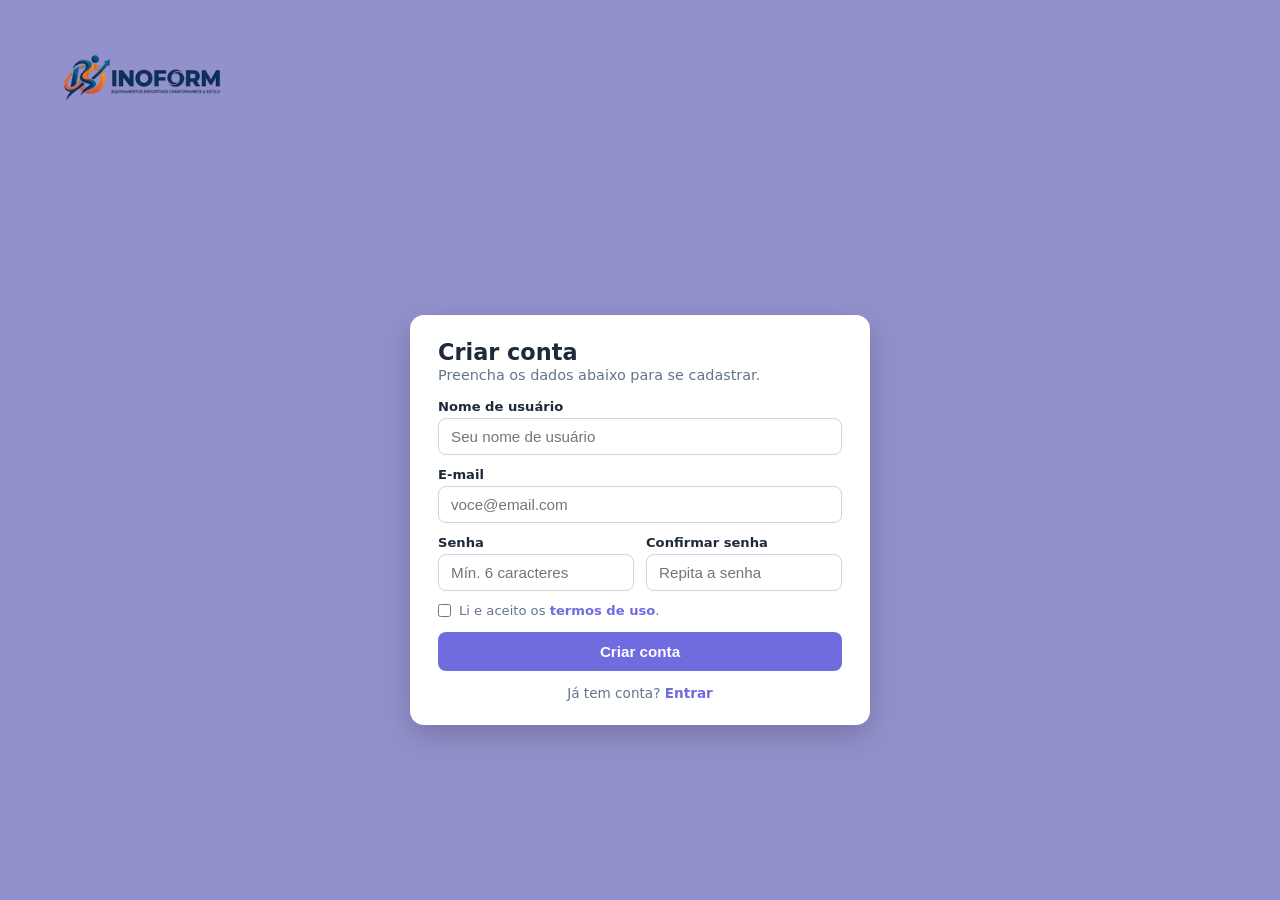
==== templates/cadastro.html @ a6fa981e "Add files via upload" ====
<!DOCTYPE html>
<html lang="pt-BR">
<head>
  <meta charset="UTF-8">
  <meta name="viewport" content="width=device-width, initial-scale=1">
  <title>Criar conta</title>
  <style>
    /* ===== CORES: mude só aqui ===== */
    :root {
      --cor-fundo: #9391CD;         /* fundo da página */
      --cor-card: #ffffff;           /* fundo do formulário */
      --cor-texto: #1e293b;          /* texto principal */
      --cor-texto-suave: #64748b;    /* textos secundários */
      --cor-borda: #cbd5e1;          /* borda dos campos */
      --cor-destaque: #716be0;       /* botão e links */
      --cor-destaque-hover: #5a54c2;
      --cor-botao-texto: #ffffff;    /* texto do botão */
      --cor-erro: #dc2626;           /* mensagem de erro */
    }

    * { box-sizing: border-box; margin: 0; padding: 0; }

    body {
      min-height: 100vh;
      display: flex;
      flex-direction: column;
      background: var(--cor-fundo);
      color: var(--cor-texto);
      font-family: system-ui, -apple-system, "Segoe UI", Roboto, sans-serif;
    }

    /* Logo no canto, com link pro index */
    .topo { padding: 18px 32px; }
    .logo { display: inline-block; line-height: 0; }
    .logo img { height: 120px; width: auto; display: block; }

    /* Centraliza o card no espaço que sobra */
    main {
      flex: 1;
      display: flex;
      align-items: center;
      justify-content: center;
      padding: 8px 20px 28px;
    }

    .card {
      width: 100%;
      max-width: 460px;
      background: var(--cor-card);
      padding: 24px 28px;
      border-radius: 14px;
      box-shadow: 0 10px 30px rgba(0, 0, 0, .2);
    }

    h1 { font-size: 1.4rem; margin-bottom: 2px; }
    .sub { color: var(--cor-texto-suave); margin-bottom: 16px; font-size: .9rem; }

    label { display: block; font-size: .82rem; font-weight: 600; margin-bottom: 4px; }

    input {
      width: 100%;
      padding: 9px 12px;
      margin-bottom: 12px;
      border: 1px solid var(--cor-borda);
      border-radius: 8px;
      font-size: .95rem;
      color: var(--cor-texto);
      background: var(--cor-card);
    }
    input:focus { outline: 2px solid var(--cor-destaque); outline-offset: 1px; border-color: transparent; }

    /* Senha e confirmar lado a lado */
    .duas-colunas { display: grid; grid-template-columns: 1fr 1fr; gap: 12px; }

    .termos {
      display: flex;
      align-items: center;
      gap: 8px;
      font-size: .82rem;
      font-weight: 400;
      color: var(--cor-texto-suave);
      margin-bottom: 14px;
    }
    .termos input { width: auto; margin: 0; }

    a { color: var(--cor-destaque); text-decoration: none; font-weight: 600; }
    a:hover { text-decoration: underline; }

    .erro { color: var(--cor-erro); font-size: .82rem; margin: -4px 0 10px; }
    .erro:empty { display: none; }

    button {
      width: 100%;
      padding: 11px;
      border: 0;
      border-radius: 8px;
      background: var(--cor-destaque);
      color: var(--cor-botao-texto);
      font-size: .95rem;
      font-weight: 600;
      cursor: pointer;
      transition: background .15s;
    }
    button:hover { background: var(--cor-destaque-hover); }
    button:focus-visible { outline: 2px solid var(--cor-texto); outline-offset: 2px; }

    .rodape { text-align: center; margin-top: 14px; font-size: .85rem; color: var(--cor-texto-suave); }

    @media (max-width: 480px) {
      .topo { padding: 14px 20px; }
      .duas-colunas { grid-template-columns: 1fr; gap: 0; }
      .card { padding: 22px 20px; }
    }
  </style>
</head>
<body>
  <header class="topo">
    <a href="index.html" class="logo">
      <img src="../imagens/MaisImagens/Logo.png" alt="Logo da INOFORM">
    </a>
  </header>

  <main>
    <section class="card">
      <h1>Criar conta</h1>
      <p class="sub">Preencha os dados abaixo para se cadastrar.</p>

      <form action="#" method="post" id="form">
        <label for="nome">Nome de usuário</label>
        <input type="text" id="nome" name="nome" placeholder="Seu nome de usuário" required autocomplete="name">

        <label for="email">E-mail</label>
        <input type="email" id="email" name="email" placeholder="voce@email.com" required autocomplete="email">

        <div class="duas-colunas">
          <div>
            <label for="senha">Senha</label>
            <input type="password" id="senha" name="senha" placeholder="Mín. 6 caracteres" minlength="6" required autocomplete="new-password">
          </div>
          <div>
            <label for="confirmar">Confirmar senha</label>
            <input type="password" id="confirmar" name="confirmar" placeholder="Repita a senha" required autocomplete="new-password">
          </div>
        </div>
        <p class="erro" id="erro" role="alert"></p>

        <label class="termos">
          <input type="checkbox" name="termos" required>
          <span>Li e aceito os <a href="#">termos de uso</a>.</span>
        </label>

        <button type="submit">Criar conta</button>
      </form>

      <p class="rodape">Já tem conta? <a href="login.html">Entrar</a></p>
    </section>
  </main>

  <script>
    document.getElementById('form').addEventListener('submit', function (e) {
      var igual = document.getElementById('senha').value === document.getElementById('confirmar').value;
      document.getElementById('erro').textContent = igual ? '' : 'As senhas não são iguais.';
      if (!igual) e.preventDefault();
    });
  </script>
</body>
</html>
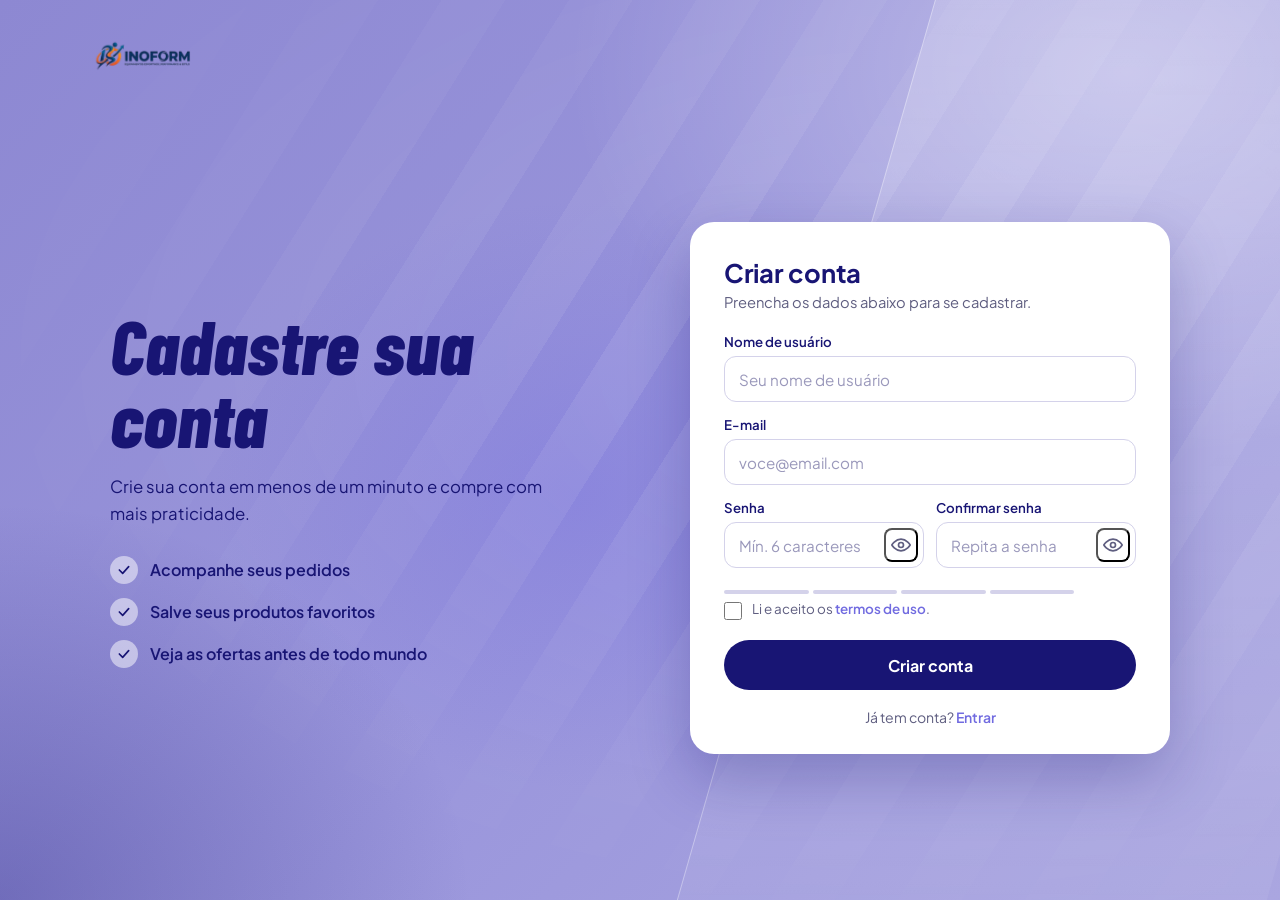
==== commit 980e9fda: "Add files via upload" ====
--- a/templates/cadastro.html
+++ b/templates/cadastro.html
@@ -3,165 +3,91 @@
 <head>
   <meta charset="UTF-8">
   <meta name="viewport" content="width=device-width, initial-scale=1">
-  <title>Criar conta</title>
-  <style>
-    /* ===== CORES: mude só aqui ===== */
-    :root {
-      --cor-fundo: #9391CD;         /* fundo da página */
-      --cor-card: #ffffff;           /* fundo do formulário */
-      --cor-texto: #1e293b;          /* texto principal */
-      --cor-texto-suave: #64748b;    /* textos secundários */
-      --cor-borda: #cbd5e1;          /* borda dos campos */
-      --cor-destaque: #716be0;       /* botão e links */
-      --cor-destaque-hover: #5a54c2;
-      --cor-botao-texto: #ffffff;    /* texto do botão */
-      --cor-erro: #dc2626;           /* mensagem de erro */
-    }
-
-    * { box-sizing: border-box; margin: 0; padding: 0; }
-
-    body {
-      min-height: 100vh;
-      display: flex;
-      flex-direction: column;
-      background: var(--cor-fundo);
-      color: var(--cor-texto);
-      font-family: system-ui, -apple-system, "Segoe UI", Roboto, sans-serif;
-    }
-
-    /* Logo no canto, com link pro index */
-    .topo { padding: 18px 32px; }
-    .logo { display: inline-block; line-height: 0; }
-    .logo img { height: 120px; width: auto; display: block; }
-
-    /* Centraliza o card no espaço que sobra */
-    main {
-      flex: 1;
-      display: flex;
-      align-items: center;
-      justify-content: center;
-      padding: 8px 20px 28px;
-    }
-
-    .card {
-      width: 100%;
-      max-width: 460px;
-      background: var(--cor-card);
-      padding: 24px 28px;
-      border-radius: 14px;
-      box-shadow: 0 10px 30px rgba(0, 0, 0, .2);
-    }
-
-    h1 { font-size: 1.4rem; margin-bottom: 2px; }
-    .sub { color: var(--cor-texto-suave); margin-bottom: 16px; font-size: .9rem; }
-
-    label { display: block; font-size: .82rem; font-weight: 600; margin-bottom: 4px; }
-
-    input {
-      width: 100%;
-      padding: 9px 12px;
-      margin-bottom: 12px;
-      border: 1px solid var(--cor-borda);
-      border-radius: 8px;
-      font-size: .95rem;
-      color: var(--cor-texto);
-      background: var(--cor-card);
-    }
-    input:focus { outline: 2px solid var(--cor-destaque); outline-offset: 1px; border-color: transparent; }
-
-    /* Senha e confirmar lado a lado */
-    .duas-colunas { display: grid; grid-template-columns: 1fr 1fr; gap: 12px; }
-
-    .termos {
-      display: flex;
-      align-items: center;
-      gap: 8px;
-      font-size: .82rem;
-      font-weight: 400;
-      color: var(--cor-texto-suave);
-      margin-bottom: 14px;
-    }
-    .termos input { width: auto; margin: 0; }
-
-    a { color: var(--cor-destaque); text-decoration: none; font-weight: 600; }
-    a:hover { text-decoration: underline; }
-
-    .erro { color: var(--cor-erro); font-size: .82rem; margin: -4px 0 10px; }
-    .erro:empty { display: none; }
-
-    button {
-      width: 100%;
-      padding: 11px;
-      border: 0;
-      border-radius: 8px;
-      background: var(--cor-destaque);
-      color: var(--cor-botao-texto);
-      font-size: .95rem;
-      font-weight: 600;
-      cursor: pointer;
-      transition: background .15s;
-    }
-    button:hover { background: var(--cor-destaque-hover); }
-    button:focus-visible { outline: 2px solid var(--cor-texto); outline-offset: 2px; }
-
-    .rodape { text-align: center; margin-top: 14px; font-size: .85rem; color: var(--cor-texto-suave); }
-
-    @media (max-width: 480px) {
-      .topo { padding: 14px 20px; }
-      .duas-colunas { grid-template-columns: 1fr; gap: 0; }
-      .card { padding: 22px 20px; }
-    }
-  </style>
-</head>
+  <title>Criar conta | INOFORM</title>
+  <link rel="preconnect" href="https://fonts.googleapis.com">
+  <link rel="preconnect" href="https://fonts.gstatic.com" crossorigin>
+  <link rel="stylesheet" href="../static/cad.css">
+  <link href="https://fonts.googleapis.com/css2?family=Barlow+Condensed:ital,wght@1,800&family=Plus+Jakarta+Sans:wght@400;500;600;700&display=swap" rel="stylesheet">
+  <script src="../cad.js" defer></script>
+  </head>
 <body>
   <header class="topo">
-    <a href="index.html" class="logo">
+    <a href="index.html" class="logo" aria-label="Voltar para a página inicial">
       <img src="../imagens/MaisImagens/Logo.png" alt="Logo da INOFORM">
     </a>
   </header>
 
   <main>
+    <section class="boas-vindas" aria-hidden="false">
+      <h2>Cadastre sua conta</h2>
+      <p>Crie sua conta em menos de um minuto e compre com mais praticidade.</p>
+      <ul class="vantagens">
+        <li><svg viewBox="0 0 24 24" fill="none" stroke="#181574" stroke-width="2.5" stroke-linecap="round" stroke-linejoin="round"><path d="M5 12l5 5 9-10"/></svg>Acompanhe seus pedidos</li>
+        <li><svg viewBox="0 0 24 24" fill="none" stroke="#181574" stroke-width="2.5" stroke-linecap="round" stroke-linejoin="round"><path d="M5 12l5 5 9-10"/></svg>Salve seus produtos favoritos</li>
+        <li><svg viewBox="0 0 24 24" fill="none" stroke="#181574" stroke-width="2.5" stroke-linecap="round" stroke-linejoin="round"><path d="M5 12l5 5 9-10"/></svg>Veja as ofertas antes de todo mundo</li>
+      </ul>
+    </section>
+
     <section class="card">
       <h1>Criar conta</h1>
       <p class="sub">Preencha os dados abaixo para se cadastrar.</p>
 
-      <form action="#" method="post" id="form">
-        <label for="nome">Nome de usuário</label>
-        <input type="text" id="nome" name="nome" placeholder="Seu nome de usuário" required autocomplete="name">
+      <form action="#" method="post" id="form" novalidate>
+        <div class="campo">
+          <label for="nome">Nome de usuário</label>
+          <input type="text" id="nome" name="nome" placeholder="Seu nome de usuário" required autocomplete="username" aria-describedby="erro-nome">
+          <p class="erro" id="erro-nome"></p>
+        </div>
 
-        <label for="email">E-mail</label>
-        <input type="email" id="email" name="email" placeholder="voce@email.com" required autocomplete="email">
+        <div class="campo">
+          <label for="email">E-mail</label>
+          <input type="email" id="email" name="email" placeholder="voce@email.com" required autocomplete="email" inputmode="email" aria-describedby="erro-email">
+          <p class="erro" id="erro-email"></p>
+        </div>
 
         <div class="duas-colunas">
-          <div>
+          <div class="campo">
             <label for="senha">Senha</label>
-            <input type="password" id="senha" name="senha" placeholder="Mín. 6 caracteres" minlength="6" required autocomplete="new-password">
+            <div class="entrada">
+              <input type="password" id="senha" name="senha" placeholder="Mín. 6 caracteres" minlength="6" required autocomplete="new-password" aria-describedby="forca erro-senha">
+              <button type="button" class="olho" aria-label="Mostrar senha" aria-pressed="false" data-alvo="senha">
+                <svg class="aberto" viewBox="0 0 24 24" fill="none" stroke="currentColor" stroke-width="2" stroke-linecap="round" stroke-linejoin="round"><path d="M1 12s4-7 11-7 11 7 11 7-4 7-11 7S1 12 1 12z"/><circle cx="12" cy="12" r="3"/></svg>
+                <svg class="fechado" viewBox="0 0 24 24" fill="none" stroke="currentColor" stroke-width="2" stroke-linecap="round" stroke-linejoin="round"><path d="M17.9 17.9A10.9 10.9 0 0112 19C5 19 1 12 1 12a18.5 18.5 0 015.1-5.9M9.9 5.1A10.9 10.9 0 0112 5c7 0 11 7 11 7a18.5 18.5 0 01-2.2 3.2M1 1l22 22"/></svg>
+              </button>
+            </div>
+            <p class="erro" id="erro-senha"></p>
           </div>
-          <div>
+
+          <div class="campo">
             <label for="confirmar">Confirmar senha</label>
-            <input type="password" id="confirmar" name="confirmar" placeholder="Repita a senha" required autocomplete="new-password">
+            <div class="entrada">
+              <input type="password" id="confirmar" name="confirmar" placeholder="Repita a senha" required autocomplete="new-password" aria-describedby="erro">
+              <button type="button" class="olho" aria-label="Mostrar senha" aria-pressed="false" data-alvo="confirmar">
+                <svg class="aberto" viewBox="0 0 24 24" fill="none" stroke="currentColor" stroke-width="2" stroke-linecap="round" stroke-linejoin="round"><path d="M1 12s4-7 11-7 11 7 11 7-4 7-11 7S1 12 1 12z"/><circle cx="12" cy="12" r="3"/></svg>
+                <svg class="fechado" viewBox="0 0 24 24" fill="none" stroke="currentColor" stroke-width="2" stroke-linecap="round" stroke-linejoin="round"><path d="M17.9 17.9A10.9 10.9 0 0112 19C5 19 1 12 1 12a18.5 18.5 0 015.1-5.9M9.9 5.1A10.9 10.9 0 0112 5c7 0 11 7 11 7a18.5 18.5 0 01-2.2 3.2M1 1l22 22"/></svg>
+              </button>
+            </div>
           </div>
         </div>
+
+        <div class="forca" id="forca" data-n="0" aria-live="polite">
+          <div class="barras"><i></i><i></i><i></i><i></i></div>
+          <span id="forca-texto"></span>
+        </div>
         <p class="erro" id="erro" role="alert"></p>
+        <p class="sucesso" id="sucesso" role="status" aria-live="polite"></p>
 
         <label class="termos">
-          <input type="checkbox" name="termos" required>
+          <input type="checkbox" name="termos" id="termos" required>
           <span>Li e aceito os <a href="#">termos de uso</a>.</span>
         </label>
+        <p class="erro" id="erro-termos" style="margin-top:-12px;margin-bottom:12px"></p>
 
-        <button type="submit">Criar conta</button>
+        <button type="submit" class="botao">Criar conta</button>
       </form>
 
       <p class="rodape">Já tem conta? <a href="login.html">Entrar</a></p>
     </section>
   </main>
-
-  <script>
-    document.getElementById('form').addEventListener('submit', function (e) {
-      var igual = document.getElementById('senha').value === document.getElementById('confirmar').value;
-      document.getElementById('erro').textContent = igual ? '' : 'As senhas não são iguais.';
-      if (!igual) e.preventDefault();
-    });
-  </script>
 </body>
-</html>+</html>
--- a/static/cad.css
+++ b/static/cad.css
@@ -0,0 +1,203 @@
+ /* ===== CORES: mude só aqui ===== */
+    :root {
+      --ink: #181574;
+      --violet: #716be0;
+      --lavanda: #8d88d2;
+      --mist: #f4f3ff;
+      --card: #ffffff;
+      --texto: #1c1a4d;
+      --suave: #5f5e80;
+      --borda: #d4d2ea;
+      --ok: #15803d;
+      --erro: #c62828;
+      --fonte-titulo: "Barlow Condensed", "Arial Narrow", Impact, sans-serif;
+      --ease: cubic-bezier(.22, .8, .3, 1);
+    }
+
+    * { box-sizing: border-box; margin: 0; padding: 0; }
+
+    body {
+      min-height: 100vh;
+      display: flex;
+      flex-direction: column;
+      font-family: "Plus Jakarta Sans", system-ui, -apple-system, "Segoe UI", sans-serif;
+      color: var(--texto);
+      position: relative;
+      overflow-x: hidden;
+      background:
+        radial-gradient(900px 620px at 88% 8%, rgba(255, 255, 255, .38), transparent 62%),
+        radial-gradient(760px 640px at 0% 100%, rgba(24, 21, 116, .30), transparent 62%),
+        radial-gradient(520px 420px at 45% 55%, rgba(113, 107, 224, .35), transparent 70%),
+        linear-gradient(135deg, #8d88d2 0%, #9a96dc 55%, #aaa6e0 100%);
+      background-attachment: fixed;
+      -webkit-font-smoothing: antialiased;
+    }
+
+    /* Listras diagonais de velocidade, esmaecendo nas bordas */
+    body::before {
+      content: "";
+      position: fixed;
+      inset: 0;
+      z-index: 0;
+      pointer-events: none;
+      background: repeating-linear-gradient(-58deg, transparent 0 54px, rgba(255, 255, 255, .09) 54px 108px);
+      -webkit-mask-image: radial-gradient(ellipse at 70% 40%, #000 20%, transparent 75%);
+              mask-image: radial-gradient(ellipse at 70% 40%, #000 20%, transparent 75%);
+    }
+
+    /* Faixa grande inclinada atrás do card */
+    body::after {
+      content: "";
+      position: fixed;
+      top: -10%;
+      right: -8%;
+      width: 46vw;
+      height: 130%;
+      z-index: 0;
+      pointer-events: none;
+      transform: skewX(-16deg);
+      background: linear-gradient(180deg, rgba(255, 255, 255, .20), rgba(255, 255, 255, .04));
+      border-left: 1px solid rgba(255, 255, 255, .35);
+    }
+
+    .topo, main { position: relative; z-index: 1; }
+
+    a { color: var(--violet); font-weight: 600; text-decoration: none; }
+    a:hover { text-decoration: underline; }
+    :focus-visible { outline: 3px solid var(--violet); outline-offset: 2px; }
+
+    /* ---------- TOPO ---------- */
+    .topo { padding: 20px clamp(20px, 6vw, 80px); }
+    .logo { display: inline-block; line-height: 0; transition: transform .25s var(--ease); }
+    .logo:hover { transform: scale(1.04); }
+    .logo:focus-visible { outline-color: #fff; }
+    .logo img { height: 72px; width: auto; display: block; }
+
+    /* ---------- LAYOUT ---------- */
+    main {
+      flex: 1;
+      display: grid;
+      grid-template-columns: 1fr minmax(0, 480px);
+      align-items: center;
+      gap: clamp(32px, 6vw, 96px);
+      max-width: 1180px;
+      width: 100%;
+      margin: 0 auto;
+      padding: 8px clamp(20px, 6vw, 60px) 48px;
+    }
+
+    /* Painel de boas-vindas (só no desktop) */
+    .boas-vindas { color: var(--ink); }
+    .boas-vindas h2 {
+      font-family: var(--fonte-titulo);
+      font-style: italic;
+      font-weight: 800;
+      font-size: clamp(48px, 6vw, 80px);
+      line-height: .95;
+      margin-bottom: 20px;
+    }
+    .boas-vindas > p { max-width: 38ch; font-size: 1.05rem; line-height: 1.6; margin-bottom: 28px; }
+    .vantagens { list-style: none; display: grid; gap: 14px; }
+    .vantagens li { display: flex; align-items: center; gap: 12px; font-weight: 600; }
+    .vantagens svg { flex-shrink: 0; width: 28px; height: 28px; padding: 6px; border-radius: 50%; background: rgba(255, 255, 255, .5); }
+
+    /* ---------- CARD ---------- */
+    .card {
+      background: var(--card);
+      padding: 34px 34px 28px;
+      border-radius: 24px;
+      box-shadow: 0 24px 60px rgba(24, 21, 116, .28);
+      animation: entrar .5s var(--ease) both;
+    }
+    @keyframes entrar { from { opacity: 0; transform: translateY(14px); } to { opacity: 1; transform: none; } }
+
+    h1 { font-size: 1.6rem; font-weight: 700; letter-spacing: -.01em; color: var(--ink); margin-bottom: 4px; }
+    .sub { color: var(--suave); font-size: .92rem; margin-bottom: 22px; }
+
+    .campo { margin-bottom: 14px; }
+    label { display: block; font-size: .83rem; font-weight: 600; margin-bottom: 6px; color: var(--ink); }
+
+    .entrada { position: relative; }
+    input[type="text"], input[type="email"], input[type="password"] {
+      width: 100%;
+      height: 46px;
+      padding: 0 14px;
+      border: 1.5px solid var(--borda);
+      border-radius: 12px;
+      font: inherit;
+      font-size: .95rem;
+      color: var(--texto);
+      background: #fff;
+      transition: border-color .15s, box-shadow .15s;
+    }
+    input::placeholder { color: #9a98bb; }
+    input:hover { border-color: #b9b6dd; }
+    input:focus { outline: none; border-color: var(--violet); box-shadow: 0 0 0 4px rgba(113, 107, 224, .18); }
+    input[aria-invalid="true"] { border-color: var(--erro); }
+    input[aria-invalid="true"]:focus { box-shadow: 0 0 0 4px rgba(198, 40, 40, .15); }
+    .entrada input[type="password"], .entrada input.com-olho { padding-right: 46px; }
+
+    /* botão mostrar/ocultar senha */
+    .olho {
+      position: absolute; top: 50%; right: 6px; transform: translateY(-50%);
+      width: 34px; height: 34px; display: grid; place-items: center;
+      border-radius: 8px; background: transparent; color: var(--suave);
+    }
+    .olho:hover { background: var(--mist); color: var(--ink); }
+    .olho svg { width: 20px; height: 20px; }
+    .olho .fechado { display: none; }
+    .olho[aria-pressed="true"] .aberto { display: none; }
+    .olho[aria-pressed="true"] .fechado { display: block; }
+
+    /* força da senha */
+    .forca { display: flex; align-items: center; gap: 10px; margin-top: 8px; }
+    .barras { flex: 1; display: grid; grid-template-columns: repeat(4, 1fr); gap: 4px; }
+    .barras i { height: 4px; border-radius: 4px; background: var(--borda); transition: background .2s; }
+    .forca[data-n="1"] i:nth-child(-n+1) { background: #e53935; }
+    .forca[data-n="2"] i:nth-child(-n+2) { background: #f59e0b; }
+    .forca[data-n="3"] i:nth-child(-n+3) { background: #65a30d; }
+    .forca[data-n="4"] i { background: var(--ok); }
+    .forca span { min-width: 52px; font-size: .75rem; font-weight: 600; color: var(--suave); text-align: right; }
+
+    .dica { margin-top: 6px; font-size: .78rem; color: var(--suave); }
+    .erro { min-height: 1.1em; margin-top: 6px; font-size: .8rem; font-weight: 500; color: var(--erro); }
+    .erro:empty { display: none; }
+    .sucesso {
+      min-height: 1.1em;
+      margin-top: 6px;
+      font-size: .8rem;
+      font-weight: 600;
+      color: var(--ok);
+    }
+    .sucesso:empty { display: none; }
+
+    .termos { display: flex; align-items: flex-start; gap: 10px; margin: 6px 0 20px; font-size: .84rem; font-weight: 400; color: var(--suave); cursor: pointer; }
+    .termos input { flex-shrink: 0; width: 18px; height: 18px; margin-top: 2px; accent-color: var(--ink); cursor: pointer; }
+
+    .botao {
+      width: 100%; height: 50px; border: 0; border-radius: 999px;
+      background: var(--ink); color: #fff;
+      font: inherit; font-size: 1rem; font-weight: 700; cursor: pointer;
+      transition: background .2s, transform .15s var(--ease), box-shadow .2s;
+    }
+    .botao:hover { background: #27238e; transform: translateY(-2px); box-shadow: 0 10px 22px rgba(24, 21, 116, .3); }
+    .botao:active { transform: scale(.98); }
+
+    .rodape { text-align: center; margin-top: 18px; font-size: .88rem; color: var(--suave); }
+
+    /* ---------- RESPONSIVO ---------- */
+    @media (max-width: 900px) {
+      main { grid-template-columns: minmax(0, 480px); justify-content: center; }
+      .boas-vindas { display: none; }
+    }
+    @media (max-width: 480px) {
+      .topo { padding: 14px 20px; }
+      .logo img { height: 56px; }
+      .card { padding: 26px 20px 22px; border-radius: 20px; }
+      .duas-colunas { grid-template-columns: 1fr; gap: 0; }
+    }
+    .duas-colunas { display: grid; grid-template-columns: 1fr 1fr; gap: 12px; }
+
+    @media (prefers-reduced-motion: reduce) {
+      *, *::before, *::after { animation: none !important; transition-duration: .01ms !important; }
+    }
